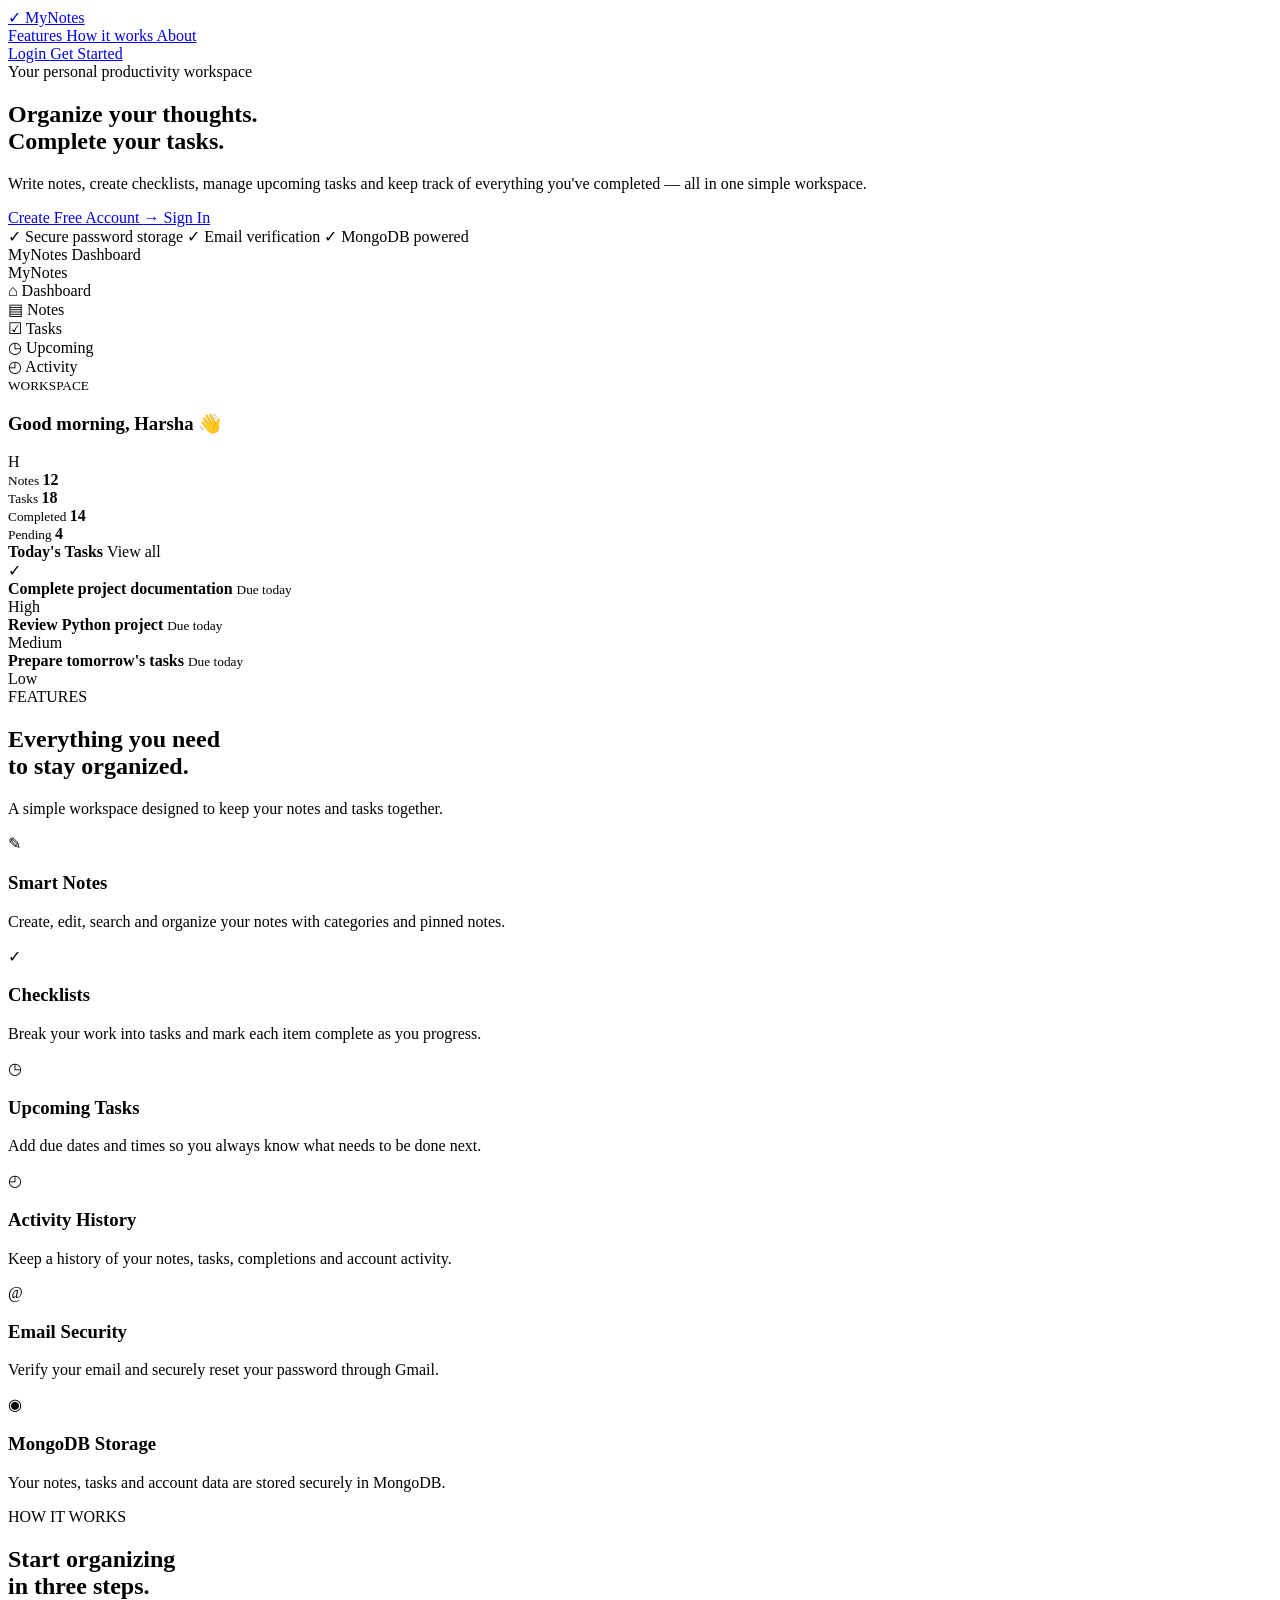
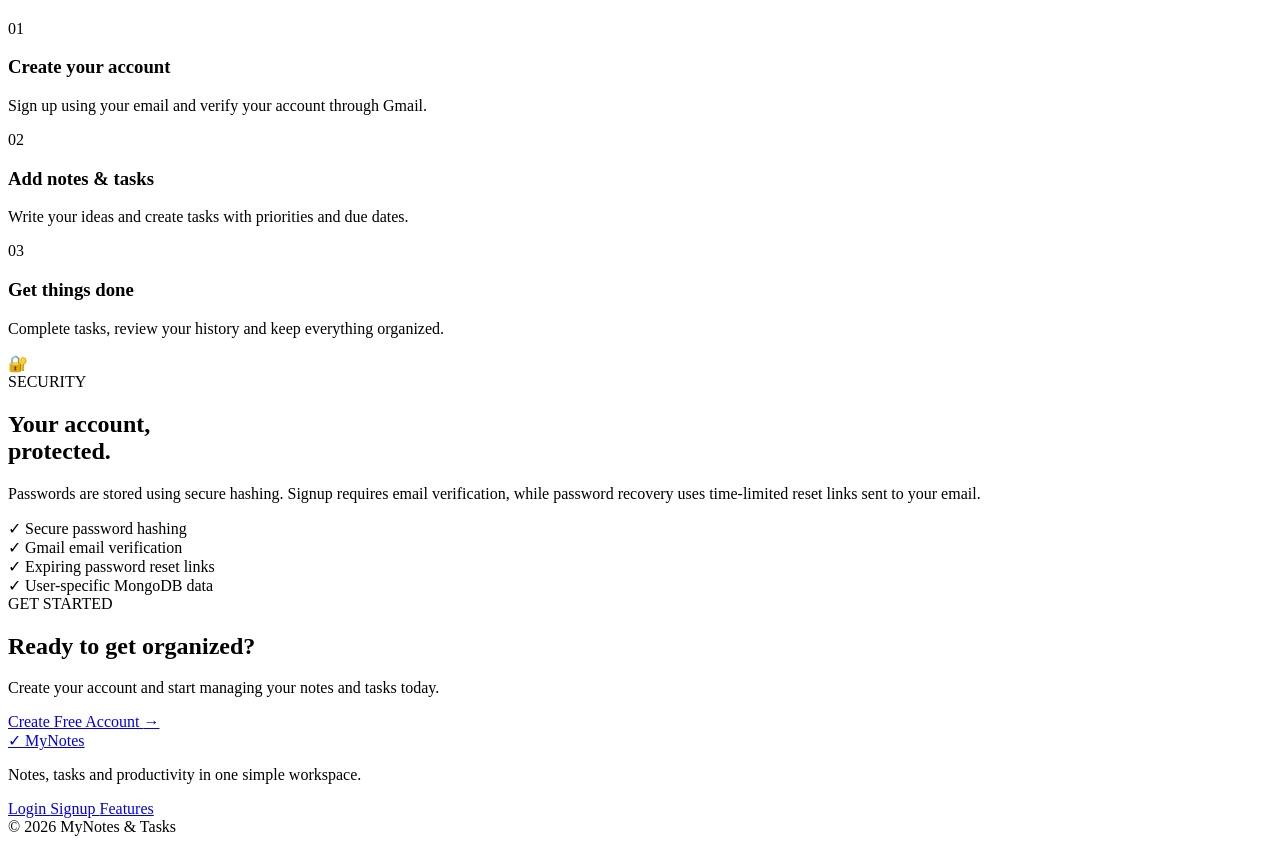
==== templates/index.html @ 067b5292 "MyNotesTasks" ====
<!DOCTYPE html>
<html lang="en">

<head>
    <meta charset="UTF-8">

    <meta
        name="viewport"
        content="width=device-width, initial-scale=1.0"
    >

    <meta
        name="description"
        content="MyNotes & Tasks - Notes, checklists and task management"
    >

    <title>MyNotes & Tasks</title>

    <link
        rel="stylesheet"
        href="{{ url_for('static', filename='css/style.css') }}"
    >
</head>

<body>

    <!-- =========================
         NAVBAR
    ========================== -->

    <header class="landing-navbar">

        <a
            href="/"
            class="brand"
        >
            <span class="brand-icon">✓</span>
            <span>MyNotes</span>
        </a>

        <nav class="landing-nav">

            <a href="#features">
                Features
            </a>

            <a href="#how-it-works">
                How it works
            </a>

            <a href="#about">
                About
            </a>

        </nav>

        <div class="landing-actions">

            <a
                href="/login"
                class="btn btn-secondary"
            >
                Login
            </a>

            <a
                href="/signup"
                class="btn btn-primary"
            >
                Get Started
            </a>

        </div>

    </header>


    <!-- =========================
         HERO
    ========================== -->

    <main>

        <section class="hero-section">

            <div class="hero-content">

                <div class="hero-badge">

                    <span class="hero-badge-dot"></span>

                    Your personal productivity workspace

                </div>


                <h1>

                    Organize your

                    <span class="gradient-text">
                        thoughts.
                    </span>

                    <br>

                    Complete your

                    <span class="gradient-text">
                        tasks.
                    </span>

                </h1>


                <p class="hero-description">

                    Write notes, create checklists, manage upcoming
                    tasks and keep track of everything you've completed
                    — all in one simple workspace.

                </p>


                <div class="hero-buttons">

                    <a
                        href="/signup"
                        class="btn btn-primary btn-large"
                    >

                        Create Free Account

                        <span class="arrow">
                            →
                        </span>

                    </a>


                    <a
                        href="/login"
                        class="btn btn-secondary btn-large"
                    >

                        Sign In

                    </a>

                </div>


                <div class="hero-trust">

                    <span>✓</span>
                    Secure password storage

                    <span>✓</span>
                    Email verification

                    <span>✓</span>
                    MongoDB powered

                </div>

            </div>


            <!-- =========================
                 DASHBOARD PREVIEW
            ========================== -->

            <div class="hero-preview">

                <div class="preview-window">

                    <div class="preview-topbar">

                        <div class="preview-dots">

                            <span></span>
                            <span></span>
                            <span></span>

                        </div>

                        <div class="preview-title">
                            MyNotes Dashboard
                        </div>

                    </div>


                    <div class="preview-body">

                        <!-- Sidebar -->

                        <aside class="preview-sidebar">

                            <div class="preview-logo">
                                MyNotes
                            </div>

                            <div class="preview-menu active">
                                <span>⌂</span>
                                Dashboard
                            </div>

                            <div class="preview-menu">
                                <span>▤</span>
                                Notes
                            </div>

                            <div class="preview-menu">
                                <span>☑</span>
                                Tasks
                            </div>

                            <div class="preview-menu">
                                <span>◷</span>
                                Upcoming
                            </div>

                            <div class="preview-menu">
                                <span>◴</span>
                                Activity
                            </div>

                        </aside>


                        <!-- Preview Content -->

                        <div class="preview-content">

                            <div class="preview-heading">

                                <div>

                                    <small>
                                        WORKSPACE
                                    </small>

                                    <h3>
                                        Good morning, Harsha 👋
                                    </h3>

                                </div>

                                <div class="preview-avatar">
                                    H
                                </div>

                            </div>


                            <!-- Statistics -->

                            <div class="preview-stats">

                                <div class="preview-stat">

                                    <small>
                                        Notes
                                    </small>

                                    <strong>
                                        12
                                    </strong>

                                </div>


                                <div class="preview-stat">

                                    <small>
                                        Tasks
                                    </small>

                                    <strong>
                                        18
                                    </strong>

                                </div>


                                <div class="preview-stat">

                                    <small>
                                        Completed
                                    </small>

                                    <strong>
                                        14
                                    </strong>

                                </div>


                                <div class="preview-stat">

                                    <small>
                                        Pending
                                    </small>

                                    <strong>
                                        4
                                    </strong>

                                </div>

                            </div>


                            <!-- Tasks Preview -->

                            <div class="preview-card">

                                <div class="preview-card-heading">

                                    <strong>
                                        Today's Tasks
                                    </strong>

                                    <span>
                                        View all
                                    </span>

                                </div>


                                <div class="preview-task">

                                    <div class="preview-checkbox checked">
                                        ✓
                                    </div>

                                    <div class="preview-task-info">

                                        <strong>
                                            Complete project documentation
                                        </strong>

                                        <small>
                                            Due today
                                        </small>

                                    </div>

                                    <span class="preview-priority high">
                                        High
                                    </span>

                                </div>


                                <div class="preview-task">

                                    <div class="preview-checkbox">
                                    </div>

                                    <div class="preview-task-info">

                                        <strong>
                                            Review Python project
                                        </strong>

                                        <small>
                                            Due today
                                        </small>

                                    </div>

                                    <span class="preview-priority medium">
                                        Medium
                                    </span>

                                </div>


                                <div class="preview-task">

                                    <div class="preview-checkbox">
                                    </div>

                                    <div class="preview-task-info">

                                        <strong>
                                            Prepare tomorrow's tasks
                                        </strong>

                                        <small>
                                            Due today
                                        </small>

                                    </div>

                                    <span class="preview-priority low">
                                        Low
                                    </span>

                                </div>

                            </div>

                        </div>

                    </div>

                </div>

            </div>

        </section>


        <!-- =========================
             FEATURES
        ========================== -->

        <section
            id="features"
            class="features-section"
        >

            <div class="section-heading">

                <span class="section-label">
                    FEATURES
                </span>

                <h2>
                    Everything you need
                    <br>
                    to stay organized.
                </h2>

                <p>
                    A simple workspace designed to keep your
                    notes and tasks together.
                </p>

            </div>


            <div class="features-grid">


                <article class="feature-card">

                    <div class="feature-icon purple">
                        ✎
                    </div>

                    <h3>
                        Smart Notes
                    </h3>

                    <p>
                        Create, edit, search and organize your
                        notes with categories and pinned notes.
                    </p>

                </article>


                <article class="feature-card">

                    <div class="feature-icon blue">
                        ✓
                    </div>

                    <h3>
                        Checklists
                    </h3>

                    <p>
                        Break your work into tasks and mark
                        each item complete as you progress.
                    </p>

                </article>


                <article class="feature-card">

                    <div class="feature-icon orange">
                        ◷
                    </div>

                    <h3>
                        Upcoming Tasks
                    </h3>

                    <p>
                        Add due dates and times so you always
                        know what needs to be done next.
                    </p>

                </article>


                <article class="feature-card">

                    <div class="feature-icon green">
                        ◴
                    </div>

                    <h3>
                        Activity History
                    </h3>

                    <p>
                        Keep a history of your notes, tasks,
                        completions and account activity.
                    </p>

                </article>


                <article class="feature-card">

                    <div class="feature-icon red">
                        @
                    </div>

                    <h3>
                        Email Security
                    </h3>

                    <p>
                        Verify your email and securely reset
                        your password through Gmail.
                    </p>

                </article>


                <article class="feature-card">

                    <div class="feature-icon cyan">
                        ◉
                    </div>

                    <h3>
                        MongoDB Storage
                    </h3>

                    <p>
                        Your notes, tasks and account data are
                        stored securely in MongoDB.
                    </p>

                </article>

            </div>

        </section>


        <!-- =========================
             HOW IT WORKS
        ========================== -->

        <section
            id="how-it-works"
            class="steps-section"
        >

            <div class="section-heading">

                <span class="section-label">
                    HOW IT WORKS
                </span>

                <h2>
                    Start organizing
                    <br>
                    in three steps.
                </h2>

            </div>


            <div class="steps-grid">


                <div class="step-card">

                    <div class="step-number">
                        01
                    </div>

                    <h3>
                        Create your account
                    </h3>

                    <p>
                        Sign up using your email and verify
                        your account through Gmail.
                    </p>

                </div>


                <div class="step-card">

                    <div class="step-number">
                        02
                    </div>

                    <h3>
                        Add notes & tasks
                    </h3>

                    <p>
                        Write your ideas and create tasks
                        with priorities and due dates.
                    </p>

                </div>


                <div class="step-card">

                    <div class="step-number">
                        03
                    </div>

                    <h3>
                        Get things done
                    </h3>

                    <p>
                        Complete tasks, review your history
                        and keep everything organized.
                    </p>

                </div>

            </div>

        </section>


        <!-- =========================
             SECURITY
        ========================== -->

        <section
            id="about"
            class="security-section"
        >

            <div class="security-content">

                <div class="security-icon">
                    🔐
                </div>

                <span class="section-label">
                    SECURITY
                </span>

                <h2>
                    Your account,
                    <br>
                    protected.
                </h2>

                <p>
                    Passwords are stored using secure hashing.
                    Signup requires email verification, while
                    password recovery uses time-limited reset
                    links sent to your email.
                </p>


                <div class="security-list">

                    <div>
                        <span>✓</span>
                        Secure password hashing
                    </div>

                    <div>
                        <span>✓</span>
                        Gmail email verification
                    </div>

                    <div>
                        <span>✓</span>
                        Expiring password reset links
                    </div>

                    <div>
                        <span>✓</span>
                        User-specific MongoDB data
                    </div>

                </div>

            </div>

        </section>


        <!-- =========================
             CTA
        ========================== -->

        <section class="cta-section">

            <div class="cta-box">

                <span class="section-label">
                    GET STARTED
                </span>

                <h2>
                    Ready to get organized?
                </h2>

                <p>
                    Create your account and start managing
                    your notes and tasks today.
                </p>

                <a
                    href="/signup"
                    class="btn btn-white btn-large"
                >
                    Create Free Account
                    <span>→</span>
                </a>

            </div>

        </section>

    </main>


    <!-- =========================
         FOOTER
    ========================== -->

    <footer class="landing-footer">

        <div class="footer-brand">

            <a
                href="/"
                class="brand"
            >

                <span class="brand-icon">
                    ✓
                </span>

                <span>
                    MyNotes
                </span>

            </a>

            <p>
                Notes, tasks and productivity
                in one simple workspace.
            </p>

        </div>


        <div class="footer-links">

            <a href="/login">
                Login
            </a>

            <a href="/signup">
                Signup
            </a>

            <a href="#features">
                Features
            </a>

        </div>


        <div class="footer-copy">

            © 2026 MyNotes & Tasks

        </div>

    </footer>


</body>

</html>
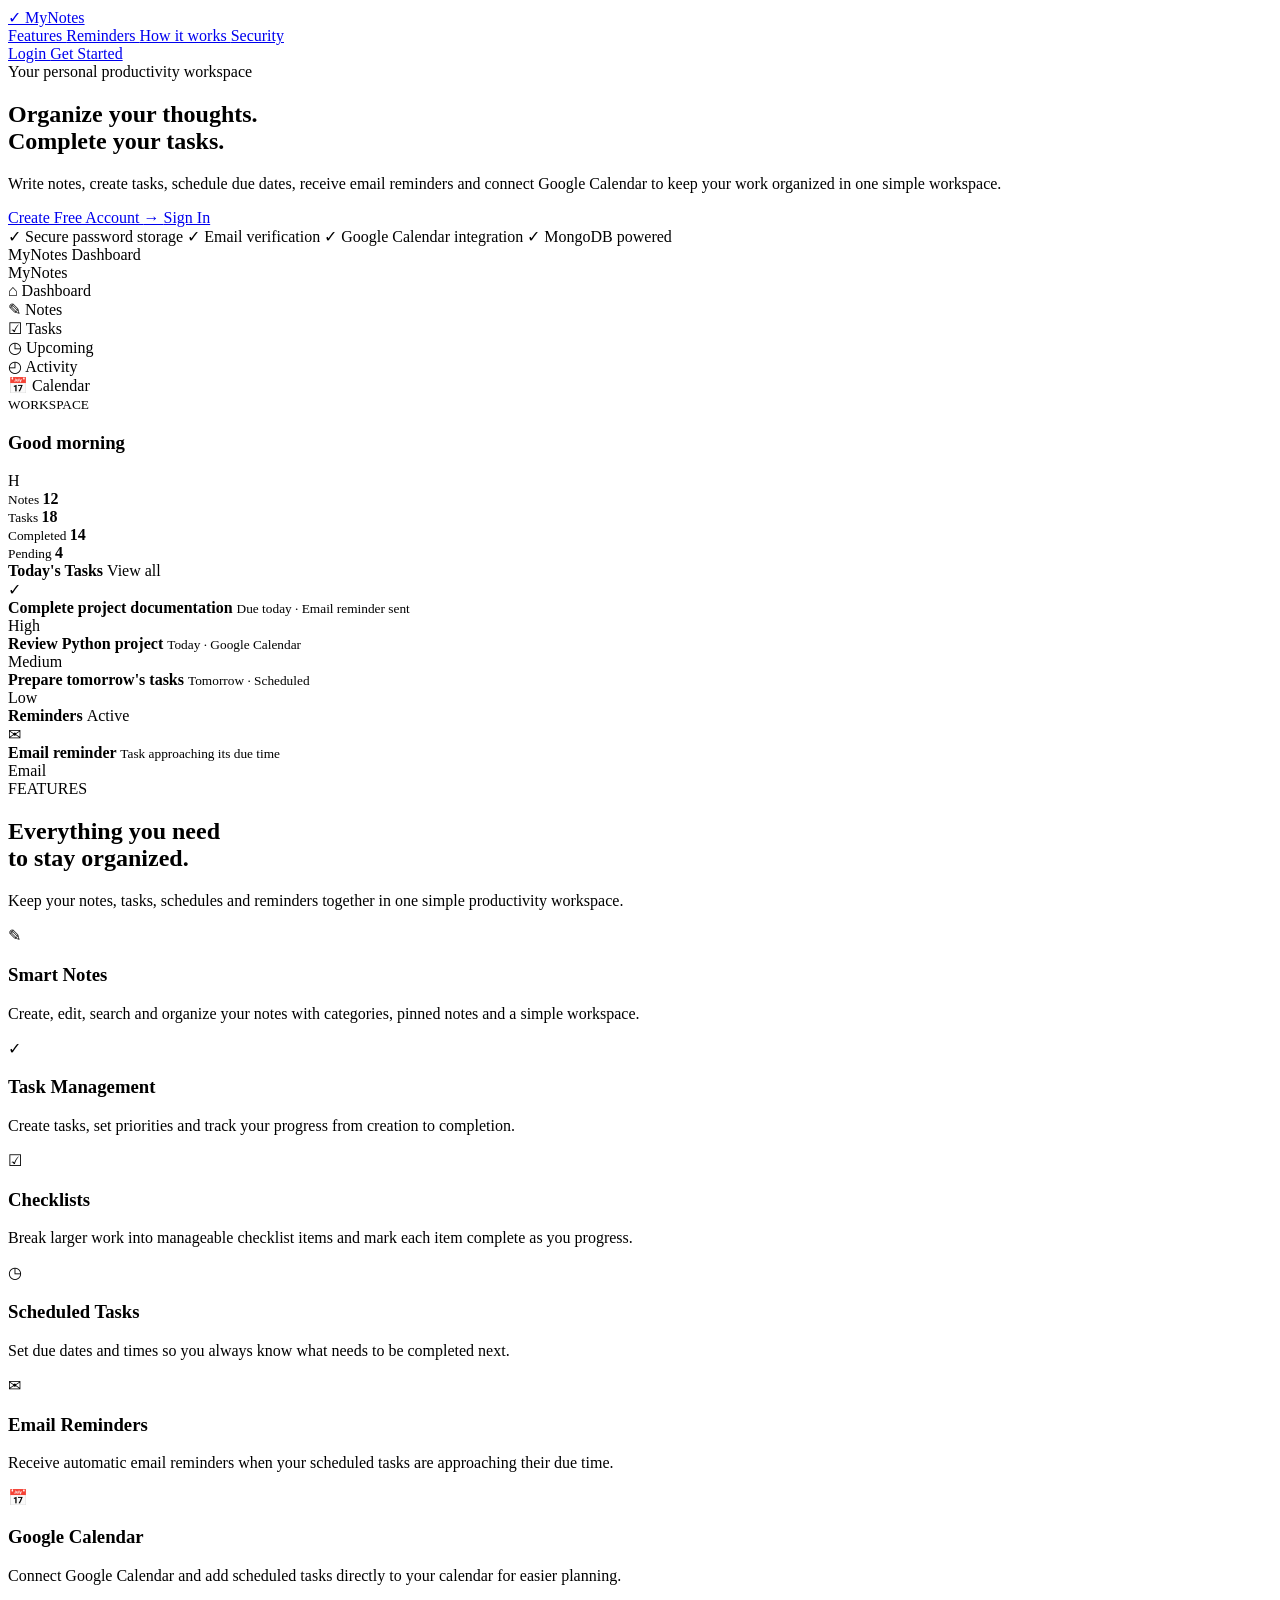
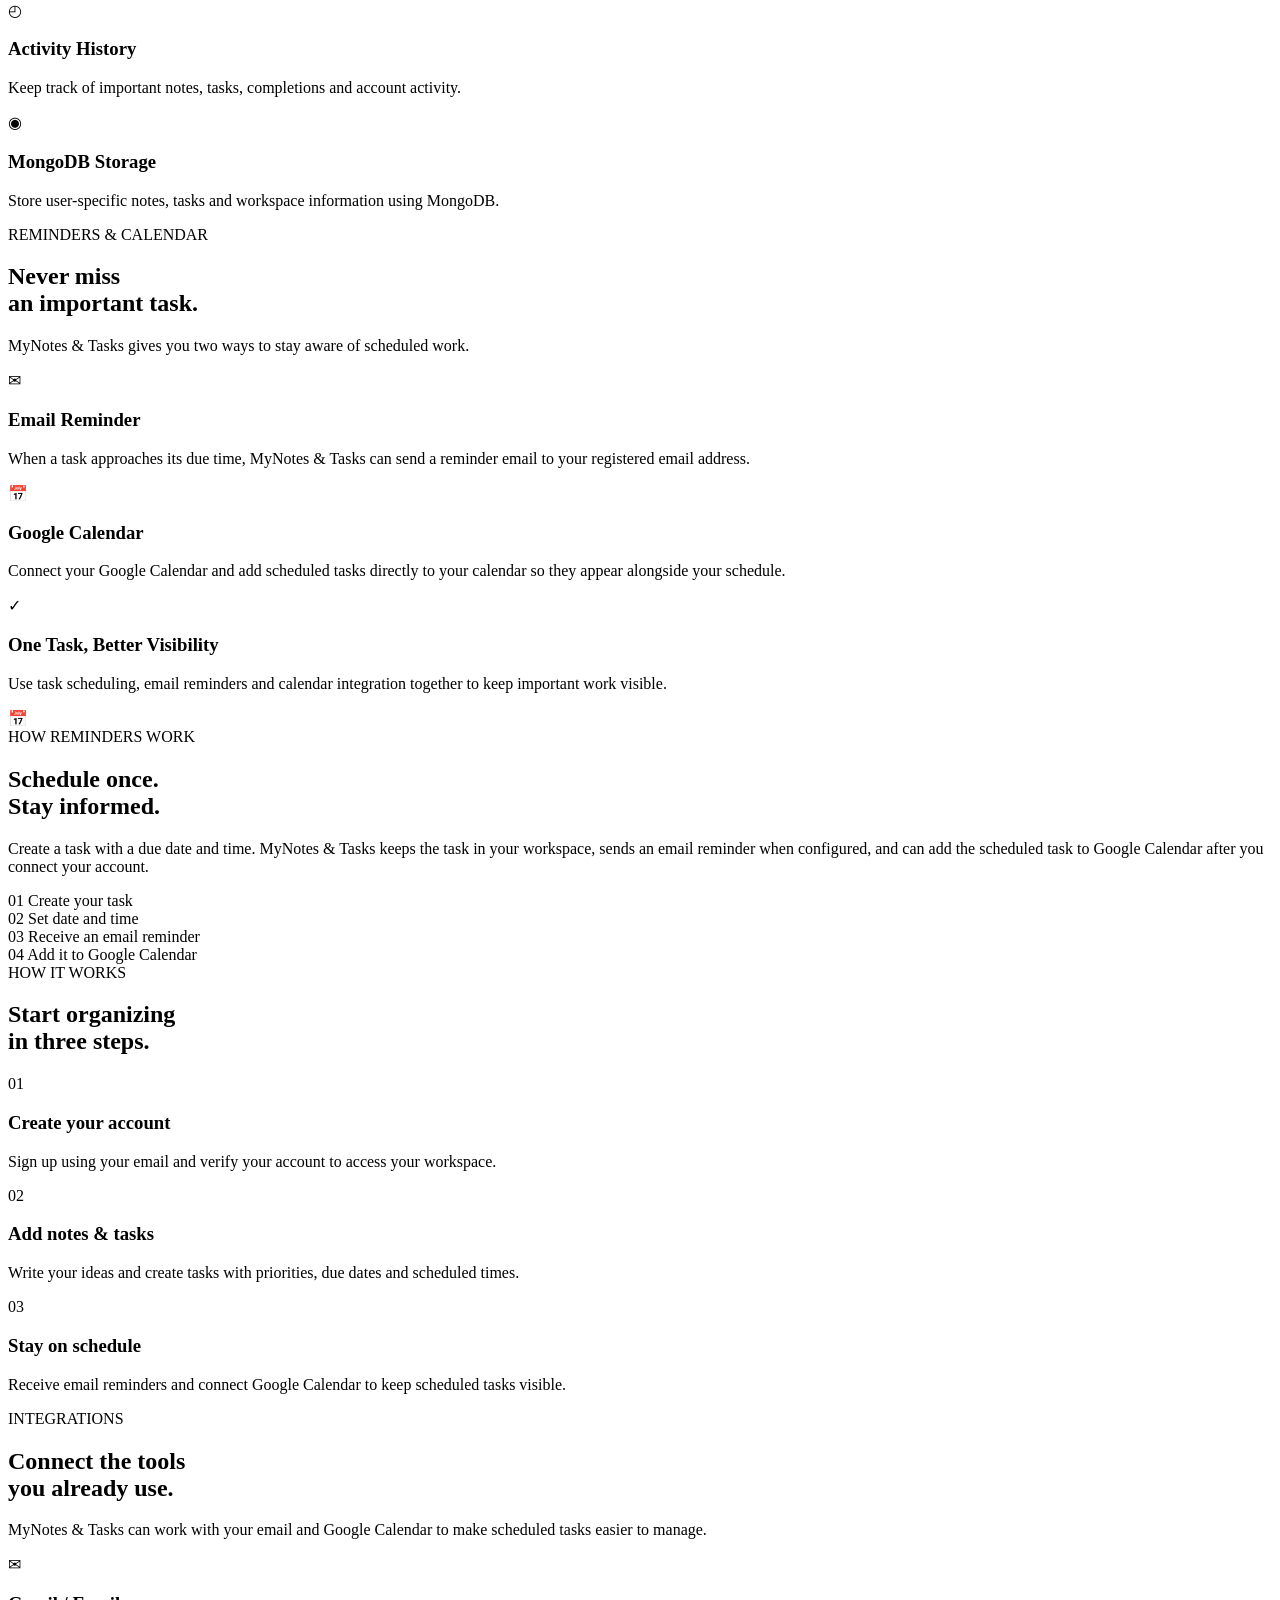
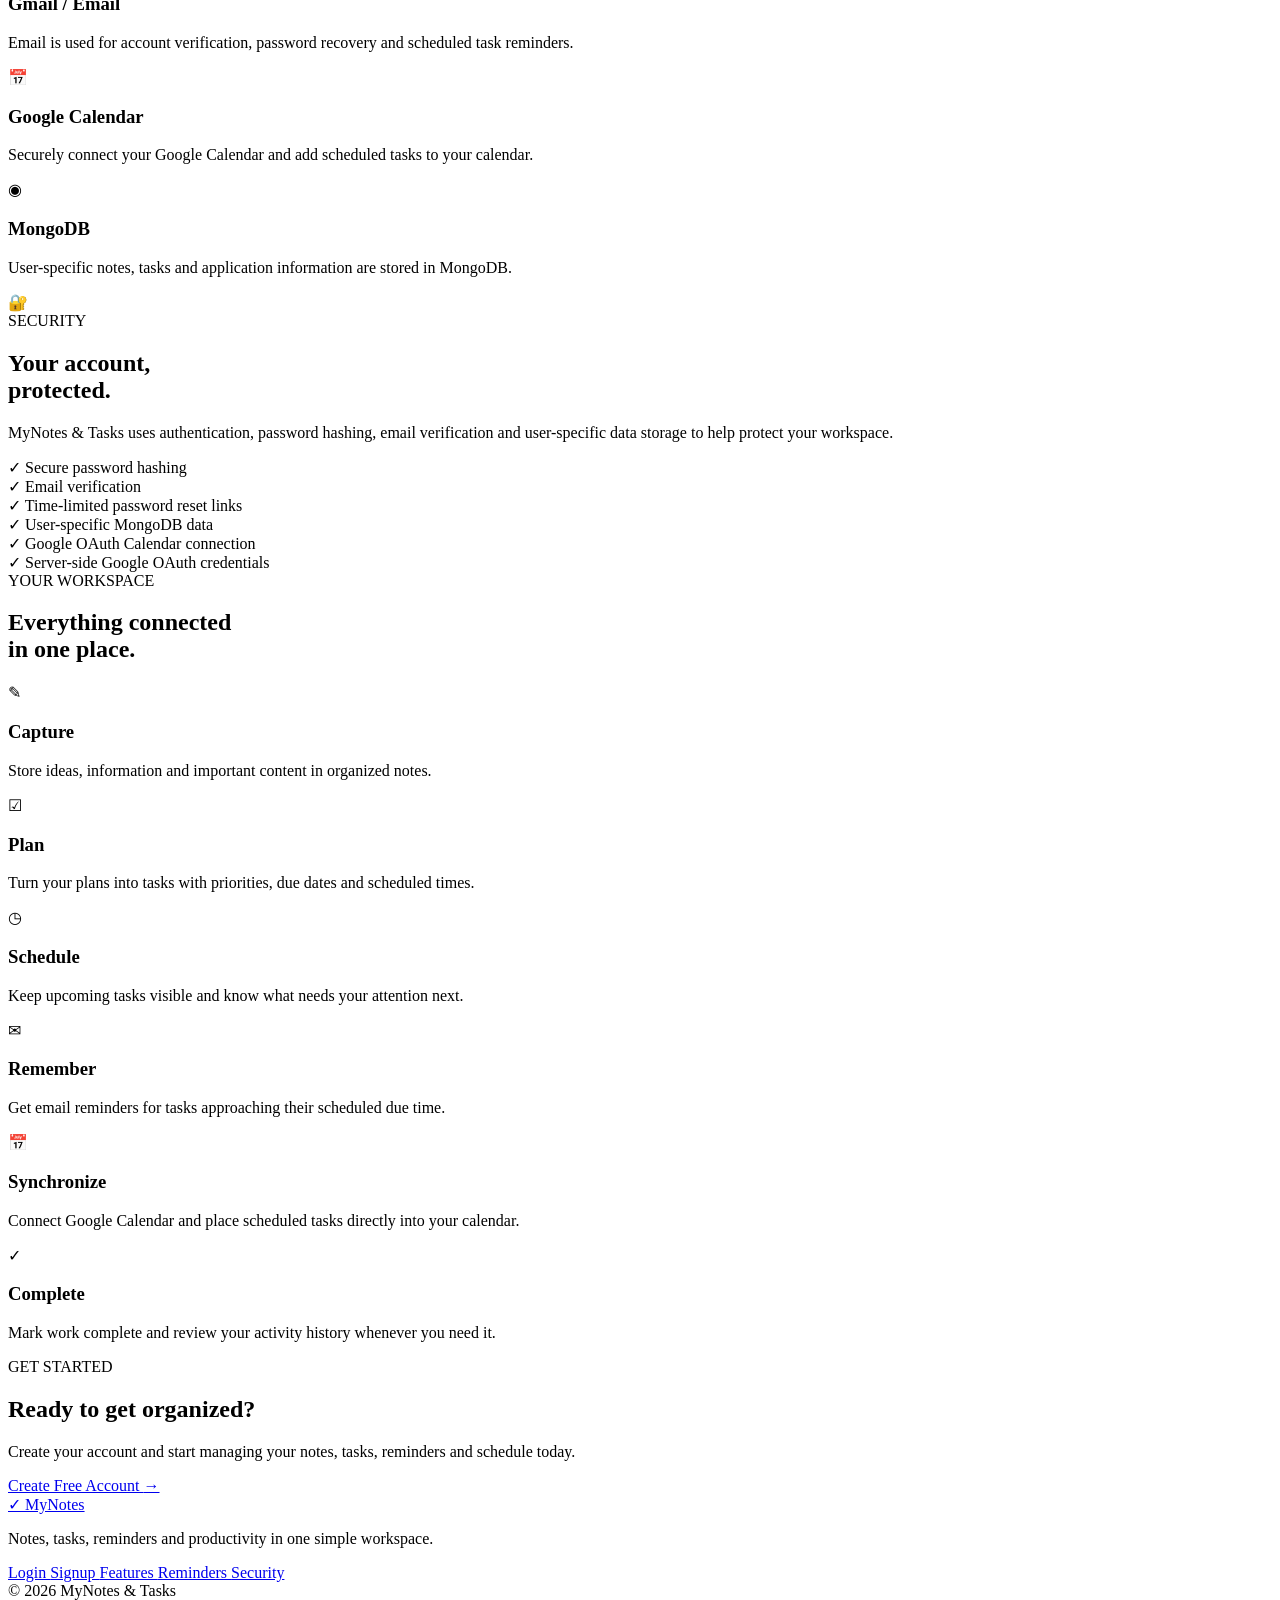
==== commit a2429653: "Update print statement from 'Hello' to 'Goodbye'" ====
--- a/templates/index.html
+++ b/templates/index.html
@@ -2,6 +2,7 @@
 <html lang="en">
 
 <head>
+
     <meta charset="UTF-8">
 
     <meta
@@ -11,793 +12,1775 @@
 
     <meta
         name="description"
-        content="MyNotes & Tasks - Notes, checklists and task management"
+        content="MyNotes & Tasks — notes, tasks, scheduled reminders and Google Calendar integration in one productivity workspace."
     >
 
-    <title>MyNotes & Tasks</title>
+    <meta
+        name="keywords"
+        content="MyNotes, Tasks, Notes, Productivity, Google Calendar, Email Reminders, Task Management"
+    >
+
+    <meta
+        name="author"
+        content="MyNotes & Tasks"
+    >
+
+    <title>
+        MyNotes & Tasks | Notes, Tasks & Reminders
+    </title>
 
     <link
         rel="stylesheet"
         href="{{ url_for('static', filename='css/style.css') }}"
     >
+
 </head>
 
+
 <body>
 
-    <!-- =========================
-         NAVBAR
-    ========================== -->
-
-    <header class="landing-navbar">
+
+<!-- =========================================================
+     NAVBAR
+========================================================= -->
+
+<header class="landing-navbar">
+
+    <a
+        href="/"
+        class="brand"
+        aria-label="MyNotes & Tasks Home"
+    >
+
+        <span class="brand-icon">
+            ✓
+        </span>
+
+        <span>
+            MyNotes
+        </span>
+
+    </a>
+
+
+    <nav
+        class="landing-nav"
+        aria-label="Main navigation"
+    >
+
+        <a href="#features">
+            Features
+        </a>
+
+        <a href="#reminders">
+            Reminders
+        </a>
+
+        <a href="#how-it-works">
+            How it works
+        </a>
+
+        <a href="#security">
+            Security
+        </a>
+
+    </nav>
+
+
+    <div class="landing-actions">
+
+        <a
+            href="/login"
+            class="btn btn-secondary"
+        >
+            Login
+        </a>
+
+        <a
+            href="/signup"
+            class="btn btn-primary"
+        >
+            Get Started
+        </a>
+
+    </div>
+
+</header>
+
+
+
+<!-- =========================================================
+     MAIN
+========================================================= -->
+
+<main>
+
+
+<!-- =========================================================
+     HERO
+========================================================= -->
+
+<section class="hero-section">
+
+
+    <div class="hero-content">
+
+
+        <div class="hero-badge">
+
+            <span class="hero-badge-dot"></span>
+
+            Your personal productivity workspace
+
+        </div>
+
+
+        <h1>
+
+            Organize your
+
+            <span class="gradient-text">
+                thoughts.
+            </span>
+
+            <br>
+
+            Complete your
+
+            <span class="gradient-text">
+                tasks.
+            </span>
+
+        </h1>
+
+
+        <p class="hero-description">
+
+            Write notes, create tasks, schedule due dates,
+            receive email reminders and connect Google Calendar
+            to keep your work organized in one simple workspace.
+
+        </p>
+
+
+        <div class="hero-buttons">
+
+            <a
+                href="/signup"
+                class="btn btn-primary btn-large"
+            >
+
+                Create Free Account
+
+                <span class="arrow">
+                    →
+                </span>
+
+            </a>
+
+
+            <a
+                href="/login"
+                class="btn btn-secondary btn-large"
+            >
+
+                Sign In
+
+            </a>
+
+        </div>
+
+
+        <div class="hero-trust">
+
+            <span>✓</span>
+            Secure password storage
+
+            <span>✓</span>
+            Email verification
+
+            <span>✓</span>
+            Google Calendar integration
+
+            <span>✓</span>
+            MongoDB powered
+
+        </div>
+
+
+    </div>
+
+
+
+    <!-- =====================================================
+         DASHBOARD PREVIEW
+    ====================================================== -->
+
+    <div class="hero-preview">
+
+        <div class="preview-window">
+
+
+            <div class="preview-topbar">
+
+                <div class="preview-dots">
+
+                    <span></span>
+                    <span></span>
+                    <span></span>
+
+                </div>
+
+
+                <div class="preview-title">
+                    MyNotes Dashboard
+                </div>
+
+            </div>
+
+
+
+            <div class="preview-body">
+
+
+                <!-- SIDEBAR -->
+
+                <aside class="preview-sidebar">
+
+
+                    <div class="preview-logo">
+                        MyNotes
+                    </div>
+
+
+                    <div class="preview-menu active">
+
+                        <span>
+                            ⌂
+                        </span>
+
+                        Dashboard
+
+                    </div>
+
+
+                    <div class="preview-menu">
+
+                        <span>
+                            ✎
+                        </span>
+
+                        Notes
+
+                    </div>
+
+
+                    <div class="preview-menu">
+
+                        <span>
+                            ☑
+                        </span>
+
+                        Tasks
+
+                    </div>
+
+
+                    <div class="preview-menu">
+
+                        <span>
+                            ◷
+                        </span>
+
+                        Upcoming
+
+                    </div>
+
+
+                    <div class="preview-menu">
+
+                        <span>
+                            ◴
+                        </span>
+
+                        Activity
+
+                    </div>
+
+
+                    <div class="preview-menu">
+
+                        <span>
+                            📅
+                        </span>
+
+                        Calendar
+
+                    </div>
+
+
+                </aside>
+
+
+
+                <!-- PREVIEW CONTENT -->
+
+                <div class="preview-content">
+
+
+                    <div class="preview-heading">
+
+
+                        <div>
+
+                            <small>
+                                WORKSPACE
+                            </small>
+
+                            <h3>
+                                Good morning
+                            </h3>
+
+                        </div>
+
+
+                        <div class="preview-avatar">
+                            H
+                        </div>
+
+
+                    </div>
+
+
+
+                    <!-- STATISTICS -->
+
+                    <div class="preview-stats">
+
+
+                        <div class="preview-stat">
+
+                            <small>
+                                Notes
+                            </small>
+
+                            <strong>
+                                12
+                            </strong>
+
+                        </div>
+
+
+                        <div class="preview-stat">
+
+                            <small>
+                                Tasks
+                            </small>
+
+                            <strong>
+                                18
+                            </strong>
+
+                        </div>
+
+
+                        <div class="preview-stat">
+
+                            <small>
+                                Completed
+                            </small>
+
+                            <strong>
+                                14
+                            </strong>
+
+                        </div>
+
+
+                        <div class="preview-stat">
+
+                            <small>
+                                Pending
+                            </small>
+
+                            <strong>
+                                4
+                            </strong>
+
+                        </div>
+
+
+                    </div>
+
+
+
+                    <!-- TODAY'S TASKS -->
+
+                    <div class="preview-card">
+
+
+                        <div class="preview-card-heading">
+
+                            <strong>
+                                Today's Tasks
+                            </strong>
+
+                            <span>
+                                View all
+                            </span>
+
+                        </div>
+
+
+
+                        <div class="preview-task">
+
+
+                            <div class="preview-checkbox checked">
+                                ✓
+                            </div>
+
+
+                            <div class="preview-task-info">
+
+                                <strong>
+                                    Complete project documentation
+                                </strong>
+
+                                <small>
+                                    Due today · Email reminder sent
+                                </small>
+
+                            </div>
+
+
+                            <span class="preview-priority high">
+                                High
+                            </span>
+
+
+                        </div>
+
+
+
+                        <div class="preview-task">
+
+
+                            <div class="preview-checkbox">
+                            </div>
+
+
+                            <div class="preview-task-info">
+
+                                <strong>
+                                    Review Python project
+                                </strong>
+
+                                <small>
+                                    Today · Google Calendar
+                                </small>
+
+                            </div>
+
+
+                            <span class="preview-priority medium">
+                                Medium
+                            </span>
+
+
+                        </div>
+
+
+
+                        <div class="preview-task">
+
+
+                            <div class="preview-checkbox">
+                            </div>
+
+
+                            <div class="preview-task-info">
+
+                                <strong>
+                                    Prepare tomorrow's tasks
+                                </strong>
+
+                                <small>
+                                    Tomorrow · Scheduled
+                                </small>
+
+                            </div>
+
+
+                            <span class="preview-priority low">
+                                Low
+                            </span>
+
+
+                        </div>
+
+
+                    </div>
+
+
+
+                    <!-- REMINDER PREVIEW -->
+
+                    <div class="preview-card">
+
+
+                        <div class="preview-card-heading">
+
+                            <strong>
+                                Reminders
+                            </strong>
+
+                            <span>
+                                Active
+                            </span>
+
+                        </div>
+
+
+                        <div class="preview-task">
+
+
+                            <div class="preview-checkbox">
+                                ✉
+                            </div>
+
+
+                            <div class="preview-task-info">
+
+                                <strong>
+                                    Email reminder
+                                </strong>
+
+                                <small>
+                                    Task approaching its due time
+                                </small>
+
+                            </div>
+
+
+                            <span class="preview-priority medium">
+                                Email
+                            </span>
+
+
+                        </div>
+
+
+                    </div>
+
+
+                </div>
+
+
+            </div>
+
+
+        </div>
+
+
+    </div>
+
+
+</section>
+
+
+
+<!-- =========================================================
+     FEATURES
+========================================================= -->
+
+<section
+    id="features"
+    class="features-section"
+>
+
+
+    <div class="section-heading">
+
+
+        <span class="section-label">
+            FEATURES
+        </span>
+
+
+        <h2>
+
+            Everything you need
+
+            <br>
+
+            to stay organized.
+
+        </h2>
+
+
+        <p>
+
+            Keep your notes, tasks, schedules and reminders
+            together in one simple productivity workspace.
+
+        </p>
+
+
+    </div>
+
+
+
+    <div class="features-grid">
+
+
+        <!-- NOTES -->
+
+        <article class="feature-card">
+
+
+            <div class="feature-icon purple">
+                ✎
+            </div>
+
+
+            <h3>
+                Smart Notes
+            </h3>
+
+
+            <p>
+
+                Create, edit, search and organize your notes
+                with categories, pinned notes and a simple
+                workspace.
+
+            </p>
+
+
+        </article>
+
+
+
+        <!-- TASKS -->
+
+        <article class="feature-card">
+
+
+            <div class="feature-icon blue">
+                ✓
+            </div>
+
+
+            <h3>
+                Task Management
+            </h3>
+
+
+            <p>
+
+                Create tasks, set priorities and track your
+                progress from creation to completion.
+
+            </p>
+
+
+        </article>
+
+
+
+        <!-- CHECKLISTS -->
+
+        <article class="feature-card">
+
+
+            <div class="feature-icon green">
+                ☑
+            </div>
+
+
+            <h3>
+                Checklists
+            </h3>
+
+
+            <p>
+
+                Break larger work into manageable checklist
+                items and mark each item complete as you progress.
+
+            </p>
+
+
+        </article>
+
+
+
+        <!-- SCHEDULED TASKS -->
+
+        <article class="feature-card">
+
+
+            <div class="feature-icon orange">
+                ◷
+            </div>
+
+
+            <h3>
+                Scheduled Tasks
+            </h3>
+
+
+            <p>
+
+                Set due dates and times so you always know
+                what needs to be completed next.
+
+            </p>
+
+
+        </article>
+
+
+
+        <!-- EMAIL REMINDERS -->
+
+        <article class="feature-card">
+
+
+            <div class="feature-icon red">
+                ✉
+            </div>
+
+
+            <h3>
+                Email Reminders
+            </h3>
+
+
+            <p>
+
+                Receive automatic email reminders when your
+                scheduled tasks are approaching their due time.
+
+            </p>
+
+
+        </article>
+
+
+
+        <!-- GOOGLE CALENDAR -->
+
+        <article class="feature-card">
+
+
+            <div class="feature-icon cyan">
+                📅
+            </div>
+
+
+            <h3>
+                Google Calendar
+            </h3>
+
+
+            <p>
+
+                Connect Google Calendar and add scheduled
+                tasks directly to your calendar for easier planning.
+
+            </p>
+
+
+        </article>
+
+
+
+        <!-- ACTIVITY -->
+
+        <article class="feature-card">
+
+
+            <div class="feature-icon purple">
+                ◴
+            </div>
+
+
+            <h3>
+                Activity History
+            </h3>
+
+
+            <p>
+
+                Keep track of important notes, tasks,
+                completions and account activity.
+
+            </p>
+
+
+        </article>
+
+
+
+        <!-- MONGODB -->
+
+        <article class="feature-card">
+
+
+            <div class="feature-icon blue">
+                ◉
+            </div>
+
+
+            <h3>
+                MongoDB Storage
+            </h3>
+
+
+            <p>
+
+                Store user-specific notes, tasks and workspace
+                information using MongoDB.
+
+            </p>
+
+
+        </article>
+
+
+    </div>
+
+
+</section>
+
+
+
+<!-- =========================================================
+     REMINDERS
+========================================================= -->
+
+<section
+    id="reminders"
+    class="steps-section"
+>
+
+
+    <div class="section-heading">
+
+
+        <span class="section-label">
+            REMINDERS & CALENDAR
+        </span>
+
+
+        <h2>
+
+            Never miss
+
+            <br>
+
+            an important task.
+
+        </h2>
+
+
+        <p>
+
+            MyNotes & Tasks gives you two ways to stay aware
+            of scheduled work.
+
+        </p>
+
+
+    </div>
+
+
+
+    <div class="steps-grid">
+
+
+        <!-- EMAIL -->
+
+        <div class="step-card">
+
+
+            <div class="step-number">
+                ✉
+            </div>
+
+
+            <h3>
+                Email Reminder
+            </h3>
+
+
+            <p>
+
+                When a task approaches its due time,
+                MyNotes & Tasks can send a reminder email
+                to your registered email address.
+
+            </p>
+
+
+        </div>
+
+
+
+        <!-- CALENDAR -->
+
+        <div class="step-card">
+
+
+            <div class="step-number">
+                📅
+            </div>
+
+
+            <h3>
+                Google Calendar
+            </h3>
+
+
+            <p>
+
+                Connect your Google Calendar and add
+                scheduled tasks directly to your calendar
+                so they appear alongside your schedule.
+
+            </p>
+
+
+        </div>
+
+
+
+        <!-- COMBINED -->
+
+        <div class="step-card">
+
+
+            <div class="step-number">
+                ✓
+            </div>
+
+
+            <h3>
+                One Task, Better Visibility
+            </h3>
+
+
+            <p>
+
+                Use task scheduling, email reminders and
+                calendar integration together to keep
+                important work visible.
+
+            </p>
+
+
+        </div>
+
+
+    </div>
+
+
+</section>
+
+
+
+<!-- =========================================================
+     REMINDER FLOW
+========================================================= -->
+
+<section class="security-section">
+
+
+    <div class="security-content">
+
+
+        <div class="security-icon">
+            📅
+        </div>
+
+
+        <span class="section-label">
+            HOW REMINDERS WORK
+        </span>
+
+
+        <h2>
+
+            Schedule once.
+
+            <br>
+
+            Stay informed.
+
+        </h2>
+
+
+        <p>
+
+            Create a task with a due date and time.
+            MyNotes & Tasks keeps the task in your workspace,
+            sends an email reminder when configured, and can
+            add the scheduled task to Google Calendar after
+            you connect your account.
+
+        </p>
+
+
+
+        <div class="security-list">
+
+
+            <div>
+
+                <span>
+                    01
+                </span>
+
+                Create your task
+
+            </div>
+
+
+            <div>
+
+                <span>
+                    02
+                </span>
+
+                Set date and time
+
+            </div>
+
+
+            <div>
+
+                <span>
+                    03
+                </span>
+
+                Receive an email reminder
+
+            </div>
+
+
+            <div>
+
+                <span>
+                    04
+                </span>
+
+                Add it to Google Calendar
+
+            </div>
+
+
+        </div>
+
+
+    </div>
+
+
+</section>
+
+
+
+<!-- =========================================================
+     HOW IT WORKS
+========================================================= -->
+
+<section
+    id="how-it-works"
+    class="steps-section"
+>
+
+
+    <div class="section-heading">
+
+
+        <span class="section-label">
+            HOW IT WORKS
+        </span>
+
+
+        <h2>
+
+            Start organizing
+
+            <br>
+
+            in three steps.
+
+        </h2>
+
+
+    </div>
+
+
+
+    <div class="steps-grid">
+
+
+        <!-- STEP 01 -->
+
+        <div class="step-card">
+
+
+            <div class="step-number">
+                01
+            </div>
+
+
+            <h3>
+                Create your account
+            </h3>
+
+
+            <p>
+
+                Sign up using your email and verify
+                your account to access your workspace.
+
+            </p>
+
+
+        </div>
+
+
+
+        <!-- STEP 02 -->
+
+        <div class="step-card">
+
+
+            <div class="step-number">
+                02
+            </div>
+
+
+            <h3>
+                Add notes & tasks
+            </h3>
+
+
+            <p>
+
+                Write your ideas and create tasks with
+                priorities, due dates and scheduled times.
+
+            </p>
+
+
+        </div>
+
+
+
+        <!-- STEP 03 -->
+
+        <div class="step-card">
+
+
+            <div class="step-number">
+                03
+            </div>
+
+
+            <h3>
+                Stay on schedule
+            </h3>
+
+
+            <p>
+
+                Receive email reminders and connect Google
+                Calendar to keep scheduled tasks visible.
+
+            </p>
+
+
+        </div>
+
+
+    </div>
+
+
+</section>
+
+
+
+<!-- =========================================================
+     INTEGRATION HIGHLIGHT
+========================================================= -->
+
+<section class="features-section">
+
+
+    <div class="section-heading">
+
+
+        <span class="section-label">
+            INTEGRATIONS
+        </span>
+
+
+        <h2>
+
+            Connect the tools
+
+            <br>
+
+            you already use.
+
+        </h2>
+
+
+        <p>
+
+            MyNotes & Tasks can work with your email and
+            Google Calendar to make scheduled tasks easier
+            to manage.
+
+        </p>
+
+
+    </div>
+
+
+
+    <div class="features-grid">
+
+
+        <article class="feature-card">
+
+
+            <div class="feature-icon red">
+                ✉
+            </div>
+
+
+            <h3>
+                Gmail / Email
+            </h3>
+
+
+            <p>
+
+                Email is used for account verification,
+                password recovery and scheduled task reminders.
+
+            </p>
+
+
+        </article>
+
+
+
+        <article class="feature-card">
+
+
+            <div class="feature-icon cyan">
+                📅
+            </div>
+
+
+            <h3>
+                Google Calendar
+            </h3>
+
+
+            <p>
+
+                Securely connect your Google Calendar and
+                add scheduled tasks to your calendar.
+
+            </p>
+
+
+        </article>
+
+
+
+        <article class="feature-card">
+
+
+            <div class="feature-icon blue">
+                ◉
+            </div>
+
+
+            <h3>
+                MongoDB
+            </h3>
+
+
+            <p>
+
+                User-specific notes, tasks and application
+                information are stored in MongoDB.
+
+            </p>
+
+
+        </article>
+
+
+    </div>
+
+
+</section>
+
+
+
+<!-- =========================================================
+     SECURITY
+========================================================= -->
+
+<section
+    id="security"
+    class="security-section"
+>
+
+
+    <div class="security-content">
+
+
+        <div class="security-icon">
+            🔐
+        </div>
+
+
+        <span class="section-label">
+            SECURITY
+        </span>
+
+
+        <h2>
+
+            Your account,
+
+            <br>
+
+            protected.
+
+        </h2>
+
+
+        <p>
+
+            MyNotes & Tasks uses authentication, password
+            hashing, email verification and user-specific
+            data storage to help protect your workspace.
+
+        </p>
+
+
+
+        <div class="security-list">
+
+
+            <div>
+
+                <span>
+                    ✓
+                </span>
+
+                Secure password hashing
+
+            </div>
+
+
+            <div>
+
+                <span>
+                    ✓
+                </span>
+
+                Email verification
+
+            </div>
+
+
+            <div>
+
+                <span>
+                    ✓
+                </span>
+
+                Time-limited password reset links
+
+            </div>
+
+
+            <div>
+
+                <span>
+                    ✓
+                </span>
+
+                User-specific MongoDB data
+
+            </div>
+
+
+            <div>
+
+                <span>
+                    ✓
+                </span>
+
+                Google OAuth Calendar connection
+
+            </div>
+
+
+            <div>
+
+                <span>
+                    ✓
+                </span>
+
+                Server-side Google OAuth credentials
+
+            </div>
+
+
+        </div>
+
+
+    </div>
+
+
+</section>
+
+
+
+<!-- =========================================================
+     PRODUCT SUMMARY
+========================================================= -->
+
+<section class="features-section">
+
+
+    <div class="section-heading">
+
+
+        <span class="section-label">
+            YOUR WORKSPACE
+        </span>
+
+
+        <h2>
+
+            Everything connected
+
+            <br>
+
+            in one place.
+
+        </h2>
+
+
+    </div>
+
+
+
+    <div class="features-grid">
+
+
+        <article class="feature-card">
+
+
+            <div class="feature-icon purple">
+                ✎
+            </div>
+
+
+            <h3>
+                Capture
+            </h3>
+
+
+            <p>
+
+                Store ideas, information and important
+                content in organized notes.
+
+            </p>
+
+
+        </article>
+
+
+
+        <article class="feature-card">
+
+
+            <div class="feature-icon blue">
+                ☑
+            </div>
+
+
+            <h3>
+                Plan
+            </h3>
+
+
+            <p>
+
+                Turn your plans into tasks with priorities,
+                due dates and scheduled times.
+
+            </p>
+
+
+        </article>
+
+
+
+        <article class="feature-card">
+
+
+            <div class="feature-icon orange">
+                ◷
+            </div>
+
+
+            <h3>
+                Schedule
+            </h3>
+
+
+            <p>
+
+                Keep upcoming tasks visible and know
+                what needs your attention next.
+
+            </p>
+
+
+        </article>
+
+
+
+        <article class="feature-card">
+
+
+            <div class="feature-icon red">
+                ✉
+            </div>
+
+
+            <h3>
+                Remember
+            </h3>
+
+
+            <p>
+
+                Get email reminders for tasks approaching
+                their scheduled due time.
+
+            </p>
+
+
+        </article>
+
+
+
+        <article class="feature-card">
+
+
+            <div class="feature-icon cyan">
+                📅
+            </div>
+
+
+            <h3>
+                Synchronize
+            </h3>
+
+
+            <p>
+
+                Connect Google Calendar and place scheduled
+                tasks directly into your calendar.
+
+            </p>
+
+
+        </article>
+
+
+
+        <article class="feature-card">
+
+
+            <div class="feature-icon green">
+                ✓
+            </div>
+
+
+            <h3>
+                Complete
+            </h3>
+
+
+            <p>
+
+                Mark work complete and review your activity
+                history whenever you need it.
+
+            </p>
+
+
+        </article>
+
+
+    </div>
+
+
+</section>
+
+
+
+<!-- =========================================================
+     CTA
+========================================================= -->
+
+<section class="cta-section">
+
+
+    <div class="cta-box">
+
+
+        <span class="section-label">
+            GET STARTED
+        </span>
+
+
+        <h2>
+            Ready to get organized?
+        </h2>
+
+
+        <p>
+
+            Create your account and start managing
+            your notes, tasks, reminders and schedule today.
+
+        </p>
+
+
+        <a
+            href="/signup"
+            class="btn btn-white btn-large"
+        >
+
+            Create Free Account
+
+            <span>
+                →
+            </span>
+
+        </a>
+
+
+    </div>
+
+
+</section>
+
+
+</main>
+
+
+
+<!-- =========================================================
+     FOOTER
+========================================================= -->
+
+<footer class="landing-footer">
+
+
+    <div class="footer-brand">
+
 
         <a
             href="/"
             class="brand"
         >
-            <span class="brand-icon">✓</span>
-            <span>MyNotes</span>
+
+            <span class="brand-icon">
+                ✓
+            </span>
+
+            <span>
+                MyNotes
+            </span>
+
         </a>
 
-        <nav class="landing-nav">
-
-            <a href="#features">
-                Features
-            </a>
-
-            <a href="#how-it-works">
-                How it works
-            </a>
-
-            <a href="#about">
-                About
-            </a>
-
-        </nav>
-
-        <div class="landing-actions">
-
-            <a
-                href="/login"
-                class="btn btn-secondary"
-            >
-                Login
-            </a>
-
-            <a
-                href="/signup"
-                class="btn btn-primary"
-            >
-                Get Started
-            </a>
-
-        </div>
-
-    </header>
-
-
-    <!-- =========================
-         HERO
-    ========================== -->
-
-    <main>
-
-        <section class="hero-section">
-
-            <div class="hero-content">
-
-                <div class="hero-badge">
-
-                    <span class="hero-badge-dot"></span>
-
-                    Your personal productivity workspace
-
-                </div>
-
-
-                <h1>
-
-                    Organize your
-
-                    <span class="gradient-text">
-                        thoughts.
-                    </span>
-
-                    <br>
-
-                    Complete your
-
-                    <span class="gradient-text">
-                        tasks.
-                    </span>
-
-                </h1>
-
-
-                <p class="hero-description">
-
-                    Write notes, create checklists, manage upcoming
-                    tasks and keep track of everything you've completed
-                    — all in one simple workspace.
-
-                </p>
-
-
-                <div class="hero-buttons">
-
-                    <a
-                        href="/signup"
-                        class="btn btn-primary btn-large"
-                    >
-
-                        Create Free Account
-
-                        <span class="arrow">
-                            →
-                        </span>
-
-                    </a>
-
-
-                    <a
-                        href="/login"
-                        class="btn btn-secondary btn-large"
-                    >
-
-                        Sign In
-
-                    </a>
-
-                </div>
-
-
-                <div class="hero-trust">
-
-                    <span>✓</span>
-                    Secure password storage
-
-                    <span>✓</span>
-                    Email verification
-
-                    <span>✓</span>
-                    MongoDB powered
-
-                </div>
-
-            </div>
-
-
-            <!-- =========================
-                 DASHBOARD PREVIEW
-            ========================== -->
-
-            <div class="hero-preview">
-
-                <div class="preview-window">
-
-                    <div class="preview-topbar">
-
-                        <div class="preview-dots">
-
-                            <span></span>
-                            <span></span>
-                            <span></span>
-
-                        </div>
-
-                        <div class="preview-title">
-                            MyNotes Dashboard
-                        </div>
-
-                    </div>
-
-
-                    <div class="preview-body">
-
-                        <!-- Sidebar -->
-
-                        <aside class="preview-sidebar">
-
-                            <div class="preview-logo">
-                                MyNotes
-                            </div>
-
-                            <div class="preview-menu active">
-                                <span>⌂</span>
-                                Dashboard
-                            </div>
-
-                            <div class="preview-menu">
-                                <span>▤</span>
-                                Notes
-                            </div>
-
-                            <div class="preview-menu">
-                                <span>☑</span>
-                                Tasks
-                            </div>
-
-                            <div class="preview-menu">
-                                <span>◷</span>
-                                Upcoming
-                            </div>
-
-                            <div class="preview-menu">
-                                <span>◴</span>
-                                Activity
-                            </div>
-
-                        </aside>
-
-
-                        <!-- Preview Content -->
-
-                        <div class="preview-content">
-
-                            <div class="preview-heading">
-
-                                <div>
-
-                                    <small>
-                                        WORKSPACE
-                                    </small>
-
-                                    <h3>
-                                        Good morning, Harsha 👋
-                                    </h3>
-
-                                </div>
-
-                                <div class="preview-avatar">
-                                    H
-                                </div>
-
-                            </div>
-
-
-                            <!-- Statistics -->
-
-                            <div class="preview-stats">
-
-                                <div class="preview-stat">
-
-                                    <small>
-                                        Notes
-                                    </small>
-
-                                    <strong>
-                                        12
-                                    </strong>
-
-                                </div>
-
-
-                                <div class="preview-stat">
-
-                                    <small>
-                                        Tasks
-                                    </small>
-
-                                    <strong>
-                                        18
-                                    </strong>
-
-                                </div>
-
-
-                                <div class="preview-stat">
-
-                                    <small>
-                                        Completed
-                                    </small>
-
-                                    <strong>
-                                        14
-                                    </strong>
-
-                                </div>
-
-
-                                <div class="preview-stat">
-
-                                    <small>
-                                        Pending
-                                    </small>
-
-                                    <strong>
-                                        4
-                                    </strong>
-
-                                </div>
-
-                            </div>
-
-
-                            <!-- Tasks Preview -->
-
-                            <div class="preview-card">
-
-                                <div class="preview-card-heading">
-
-                                    <strong>
-                                        Today's Tasks
-                                    </strong>
-
-                                    <span>
-                                        View all
-                                    </span>
-
-                                </div>
-
-
-                                <div class="preview-task">
-
-                                    <div class="preview-checkbox checked">
-                                        ✓
-                                    </div>
-
-                                    <div class="preview-task-info">
-
-                                        <strong>
-                                            Complete project documentation
-                                        </strong>
-
-                                        <small>
-                                            Due today
-                                        </small>
-
-                                    </div>
-
-                                    <span class="preview-priority high">
-                                        High
-                                    </span>
-
-                                </div>
-
-
-                                <div class="preview-task">
-
-                                    <div class="preview-checkbox">
-                                    </div>
-
-                                    <div class="preview-task-info">
-
-                                        <strong>
-                                            Review Python project
-                                        </strong>
-
-                                        <small>
-                                            Due today
-                                        </small>
-
-                                    </div>
-
-                                    <span class="preview-priority medium">
-                                        Medium
-                                    </span>
-
-                                </div>
-
-
-                                <div class="preview-task">
-
-                                    <div class="preview-checkbox">
-                                    </div>
-
-                                    <div class="preview-task-info">
-
-                                        <strong>
-                                            Prepare tomorrow's tasks
-                                        </strong>
-
-                                        <small>
-                                            Due today
-                                        </small>
-
-                                    </div>
-
-                                    <span class="preview-priority low">
-                                        Low
-                                    </span>
-
-                                </div>
-
-                            </div>
-
-                        </div>
-
-                    </div>
-
-                </div>
-
-            </div>
-
-        </section>
-
-
-        <!-- =========================
-             FEATURES
-        ========================== -->
-
-        <section
-            id="features"
-            class="features-section"
-        >
-
-            <div class="section-heading">
-
-                <span class="section-label">
-                    FEATURES
-                </span>
-
-                <h2>
-                    Everything you need
-                    <br>
-                    to stay organized.
-                </h2>
-
-                <p>
-                    A simple workspace designed to keep your
-                    notes and tasks together.
-                </p>
-
-            </div>
-
-
-            <div class="features-grid">
-
-
-                <article class="feature-card">
-
-                    <div class="feature-icon purple">
-                        ✎
-                    </div>
-
-                    <h3>
-                        Smart Notes
-                    </h3>
-
-                    <p>
-                        Create, edit, search and organize your
-                        notes with categories and pinned notes.
-                    </p>
-
-                </article>
-
-
-                <article class="feature-card">
-
-                    <div class="feature-icon blue">
-                        ✓
-                    </div>
-
-                    <h3>
-                        Checklists
-                    </h3>
-
-                    <p>
-                        Break your work into tasks and mark
-                        each item complete as you progress.
-                    </p>
-
-                </article>
-
-
-                <article class="feature-card">
-
-                    <div class="feature-icon orange">
-                        ◷
-                    </div>
-
-                    <h3>
-                        Upcoming Tasks
-                    </h3>
-
-                    <p>
-                        Add due dates and times so you always
-                        know what needs to be done next.
-                    </p>
-
-                </article>
-
-
-                <article class="feature-card">
-
-                    <div class="feature-icon green">
-                        ◴
-                    </div>
-
-                    <h3>
-                        Activity History
-                    </h3>
-
-                    <p>
-                        Keep a history of your notes, tasks,
-                        completions and account activity.
-                    </p>
-
-                </article>
-
-
-                <article class="feature-card">
-
-                    <div class="feature-icon red">
-                        @
-                    </div>
-
-                    <h3>
-                        Email Security
-                    </h3>
-
-                    <p>
-                        Verify your email and securely reset
-                        your password through Gmail.
-                    </p>
-
-                </article>
-
-
-                <article class="feature-card">
-
-                    <div class="feature-icon cyan">
-                        ◉
-                    </div>
-
-                    <h3>
-                        MongoDB Storage
-                    </h3>
-
-                    <p>
-                        Your notes, tasks and account data are
-                        stored securely in MongoDB.
-                    </p>
-
-                </article>
-
-            </div>
-
-        </section>
-
-
-        <!-- =========================
-             HOW IT WORKS
-        ========================== -->
-
-        <section
-            id="how-it-works"
-            class="steps-section"
-        >
-
-            <div class="section-heading">
-
-                <span class="section-label">
-                    HOW IT WORKS
-                </span>
-
-                <h2>
-                    Start organizing
-                    <br>
-                    in three steps.
-                </h2>
-
-            </div>
-
-
-            <div class="steps-grid">
-
-
-                <div class="step-card">
-
-                    <div class="step-number">
-                        01
-                    </div>
-
-                    <h3>
-                        Create your account
-                    </h3>
-
-                    <p>
-                        Sign up using your email and verify
-                        your account through Gmail.
-                    </p>
-
-                </div>
-
-
-                <div class="step-card">
-
-                    <div class="step-number">
-                        02
-                    </div>
-
-                    <h3>
-                        Add notes & tasks
-                    </h3>
-
-                    <p>
-                        Write your ideas and create tasks
-                        with priorities and due dates.
-                    </p>
-
-                </div>
-
-
-                <div class="step-card">
-
-                    <div class="step-number">
-                        03
-                    </div>
-
-                    <h3>
-                        Get things done
-                    </h3>
-
-                    <p>
-                        Complete tasks, review your history
-                        and keep everything organized.
-                    </p>
-
-                </div>
-
-            </div>
-
-        </section>
-
-
-        <!-- =========================
-             SECURITY
-        ========================== -->
-
-        <section
-            id="about"
-            class="security-section"
-        >
-
-            <div class="security-content">
-
-                <div class="security-icon">
-                    🔐
-                </div>
-
-                <span class="section-label">
-                    SECURITY
-                </span>
-
-                <h2>
-                    Your account,
-                    <br>
-                    protected.
-                </h2>
-
-                <p>
-                    Passwords are stored using secure hashing.
-                    Signup requires email verification, while
-                    password recovery uses time-limited reset
-                    links sent to your email.
-                </p>
-
-
-                <div class="security-list">
-
-                    <div>
-                        <span>✓</span>
-                        Secure password hashing
-                    </div>
-
-                    <div>
-                        <span>✓</span>
-                        Gmail email verification
-                    </div>
-
-                    <div>
-                        <span>✓</span>
-                        Expiring password reset links
-                    </div>
-
-                    <div>
-                        <span>✓</span>
-                        User-specific MongoDB data
-                    </div>
-
-                </div>
-
-            </div>
-
-        </section>
-
-
-        <!-- =========================
-             CTA
-        ========================== -->
-
-        <section class="cta-section">
-
-            <div class="cta-box">
-
-                <span class="section-label">
-                    GET STARTED
-                </span>
-
-                <h2>
-                    Ready to get organized?
-                </h2>
-
-                <p>
-                    Create your account and start managing
-                    your notes and tasks today.
-                </p>
-
-                <a
-                    href="/signup"
-                    class="btn btn-white btn-large"
-                >
-                    Create Free Account
-                    <span>→</span>
-                </a>
-
-            </div>
-
-        </section>
-
-    </main>
-
-
-    <!-- =========================
-         FOOTER
-    ========================== -->
-
-    <footer class="landing-footer">
-
-        <div class="footer-brand">
-
-            <a
-                href="/"
-                class="brand"
-            >
-
-                <span class="brand-icon">
-                    ✓
-                </span>
-
-                <span>
-                    MyNotes
-                </span>
-
-            </a>
-
-            <p>
-                Notes, tasks and productivity
-                in one simple workspace.
-            </p>
-
-        </div>
-
-
-        <div class="footer-links">
-
-            <a href="/login">
-                Login
-            </a>
-
-            <a href="/signup">
-                Signup
-            </a>
-
-            <a href="#features">
-                Features
-            </a>
-
-        </div>
-
-
-        <div class="footer-copy">
-
-            © 2026 MyNotes & Tasks
-
-        </div>
-
-    </footer>
+
+        <p>
+
+            Notes, tasks, reminders and
+            productivity in one simple workspace.
+
+        </p>
+
+
+    </div>
+
+
+
+    <div class="footer-links">
+
+
+        <a href="/login">
+            Login
+        </a>
+
+
+        <a href="/signup">
+            Signup
+        </a>
+
+
+        <a href="#features">
+            Features
+        </a>
+
+
+        <a href="#reminders">
+            Reminders
+        </a>
+
+
+        <a href="#security">
+            Security
+        </a>
+
+
+    </div>
+
+
+
+    <div class="footer-copy">
+
+        © 2026 MyNotes & Tasks
+
+    </div>
+
+
+</footer>
 
 
 </body>
 
-</html>+</html>
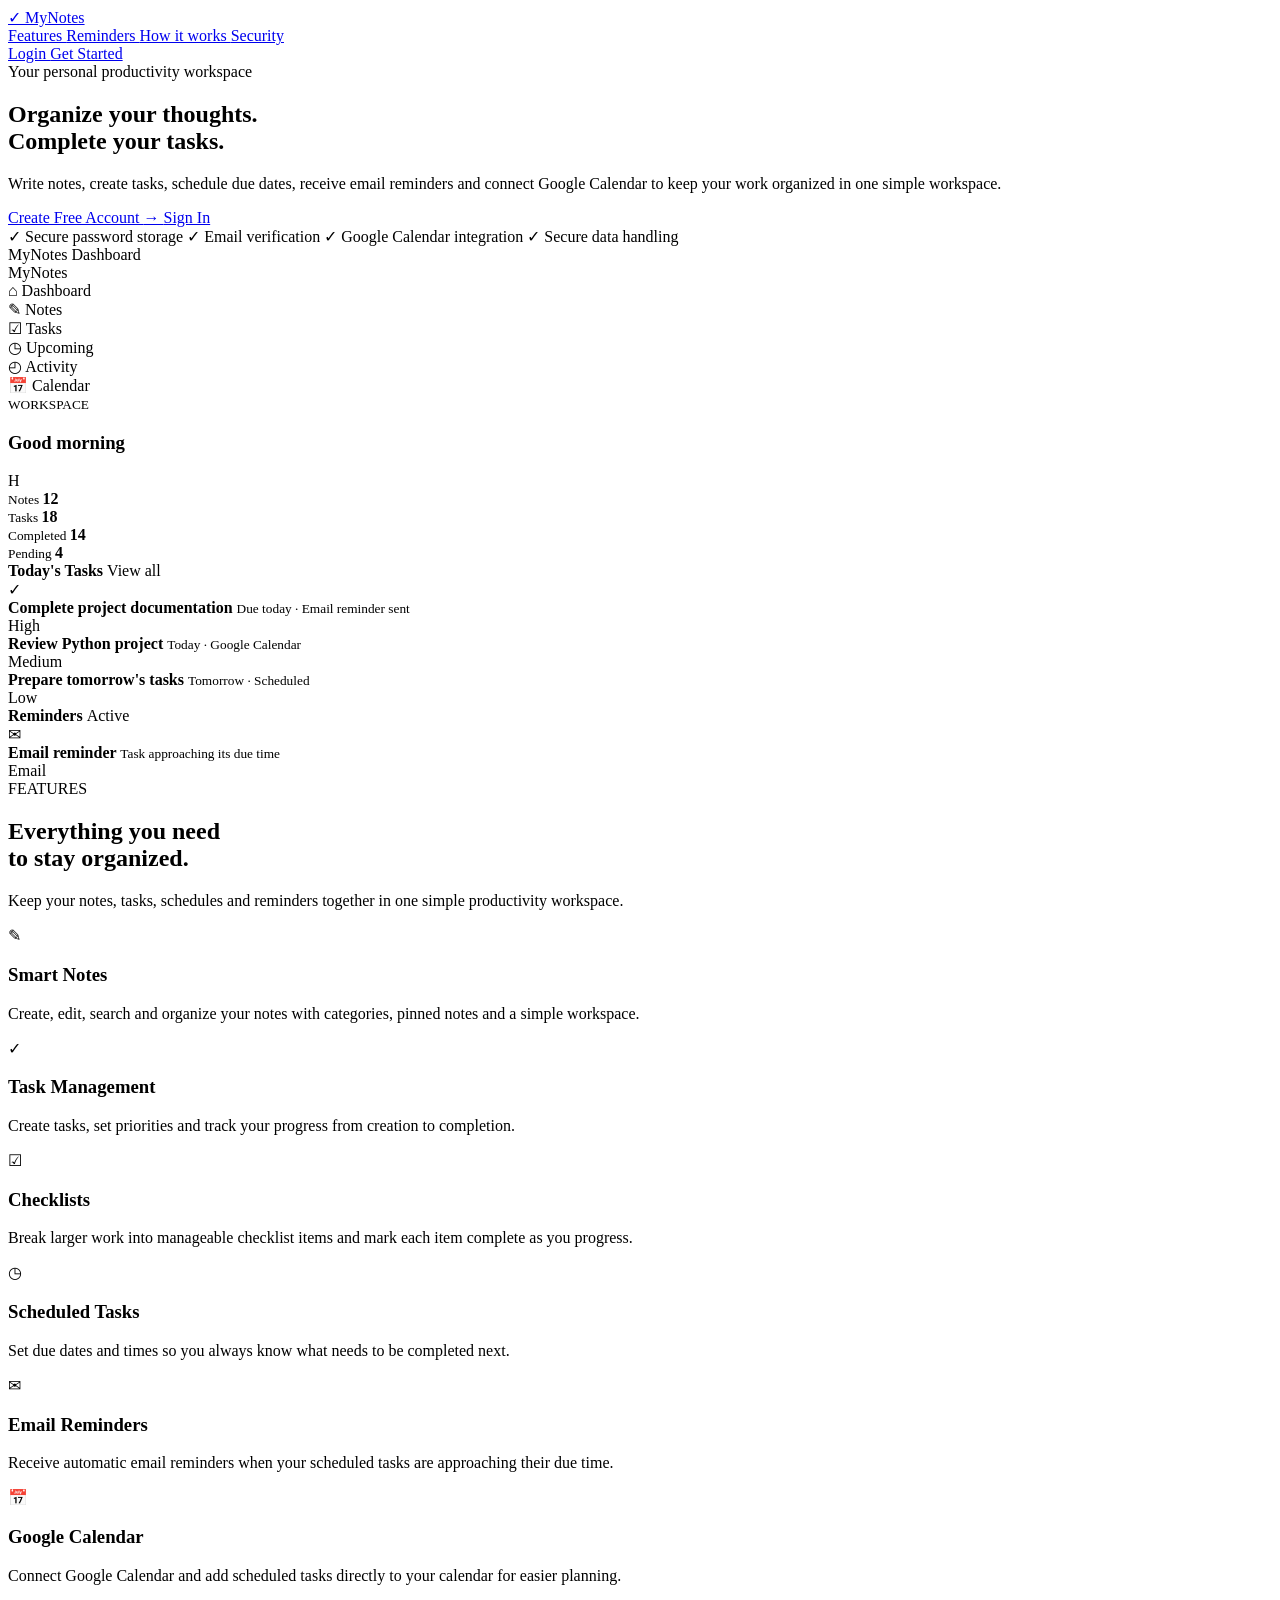
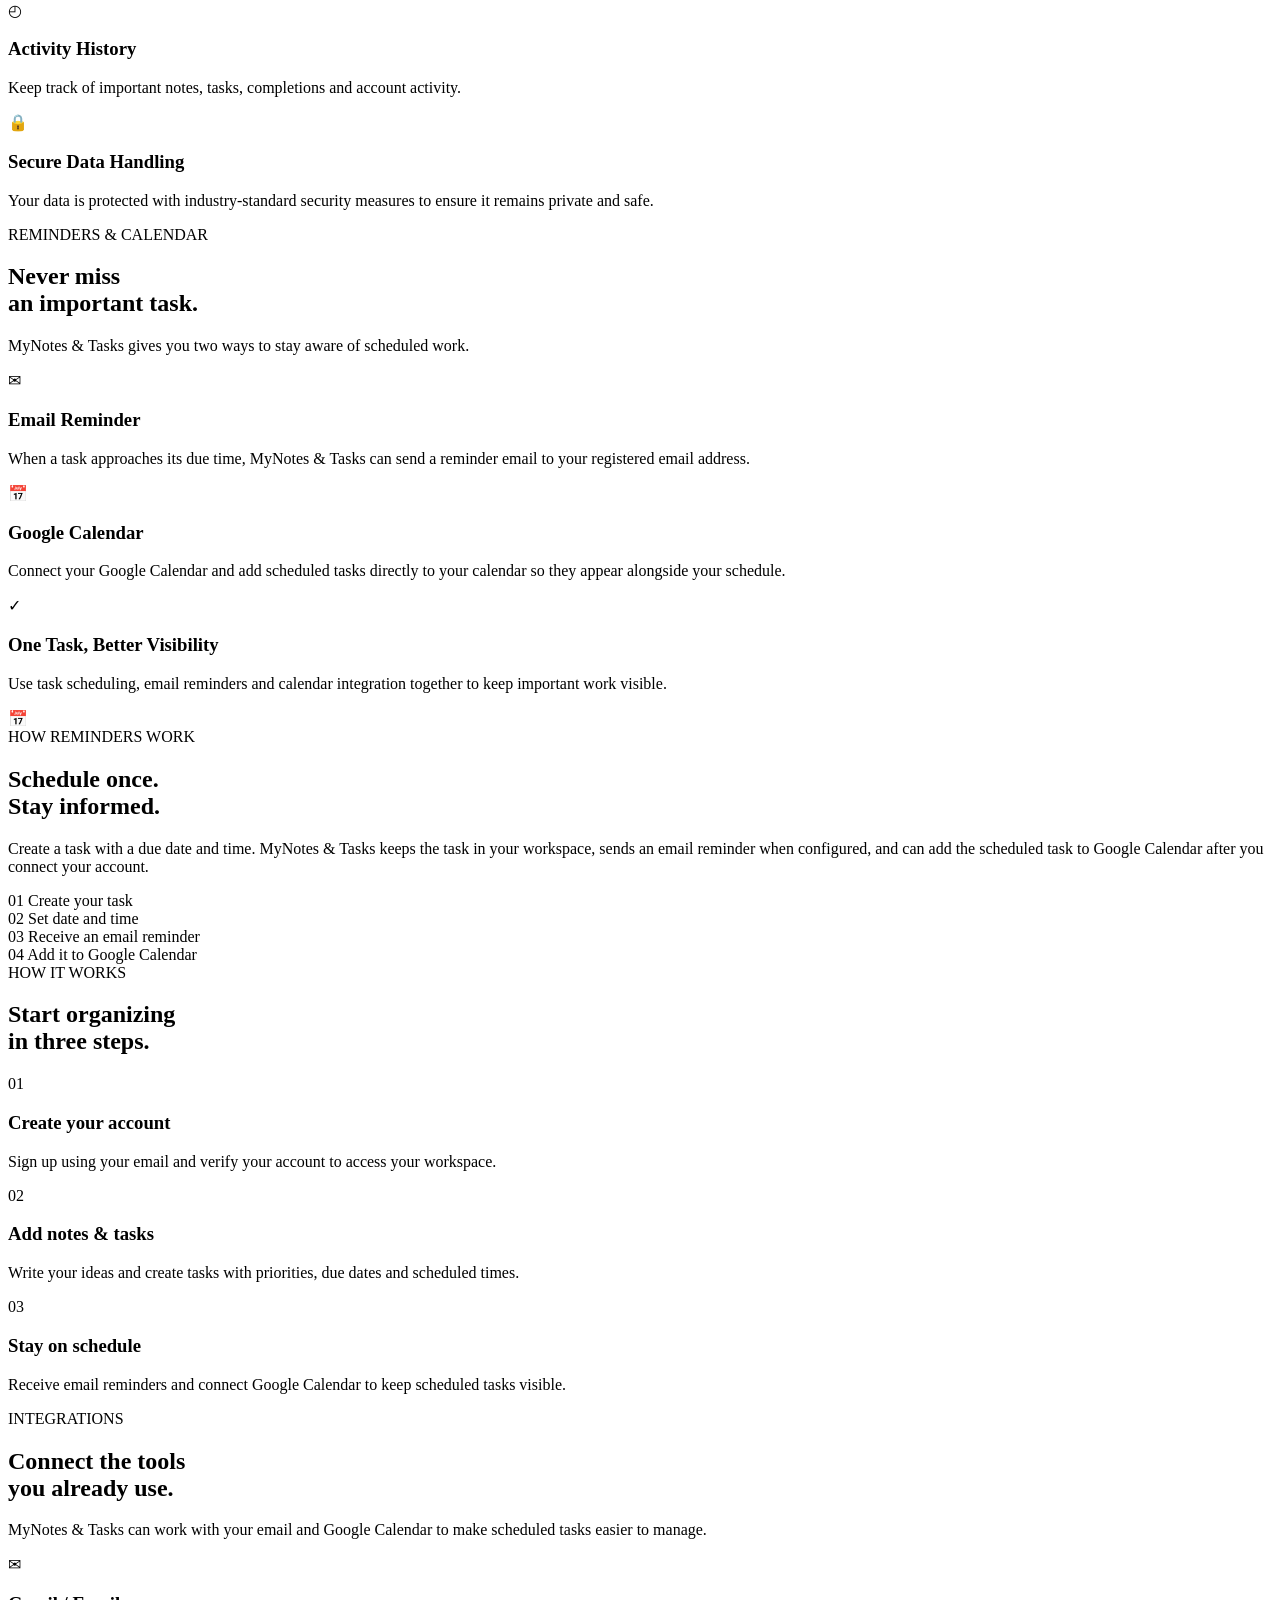
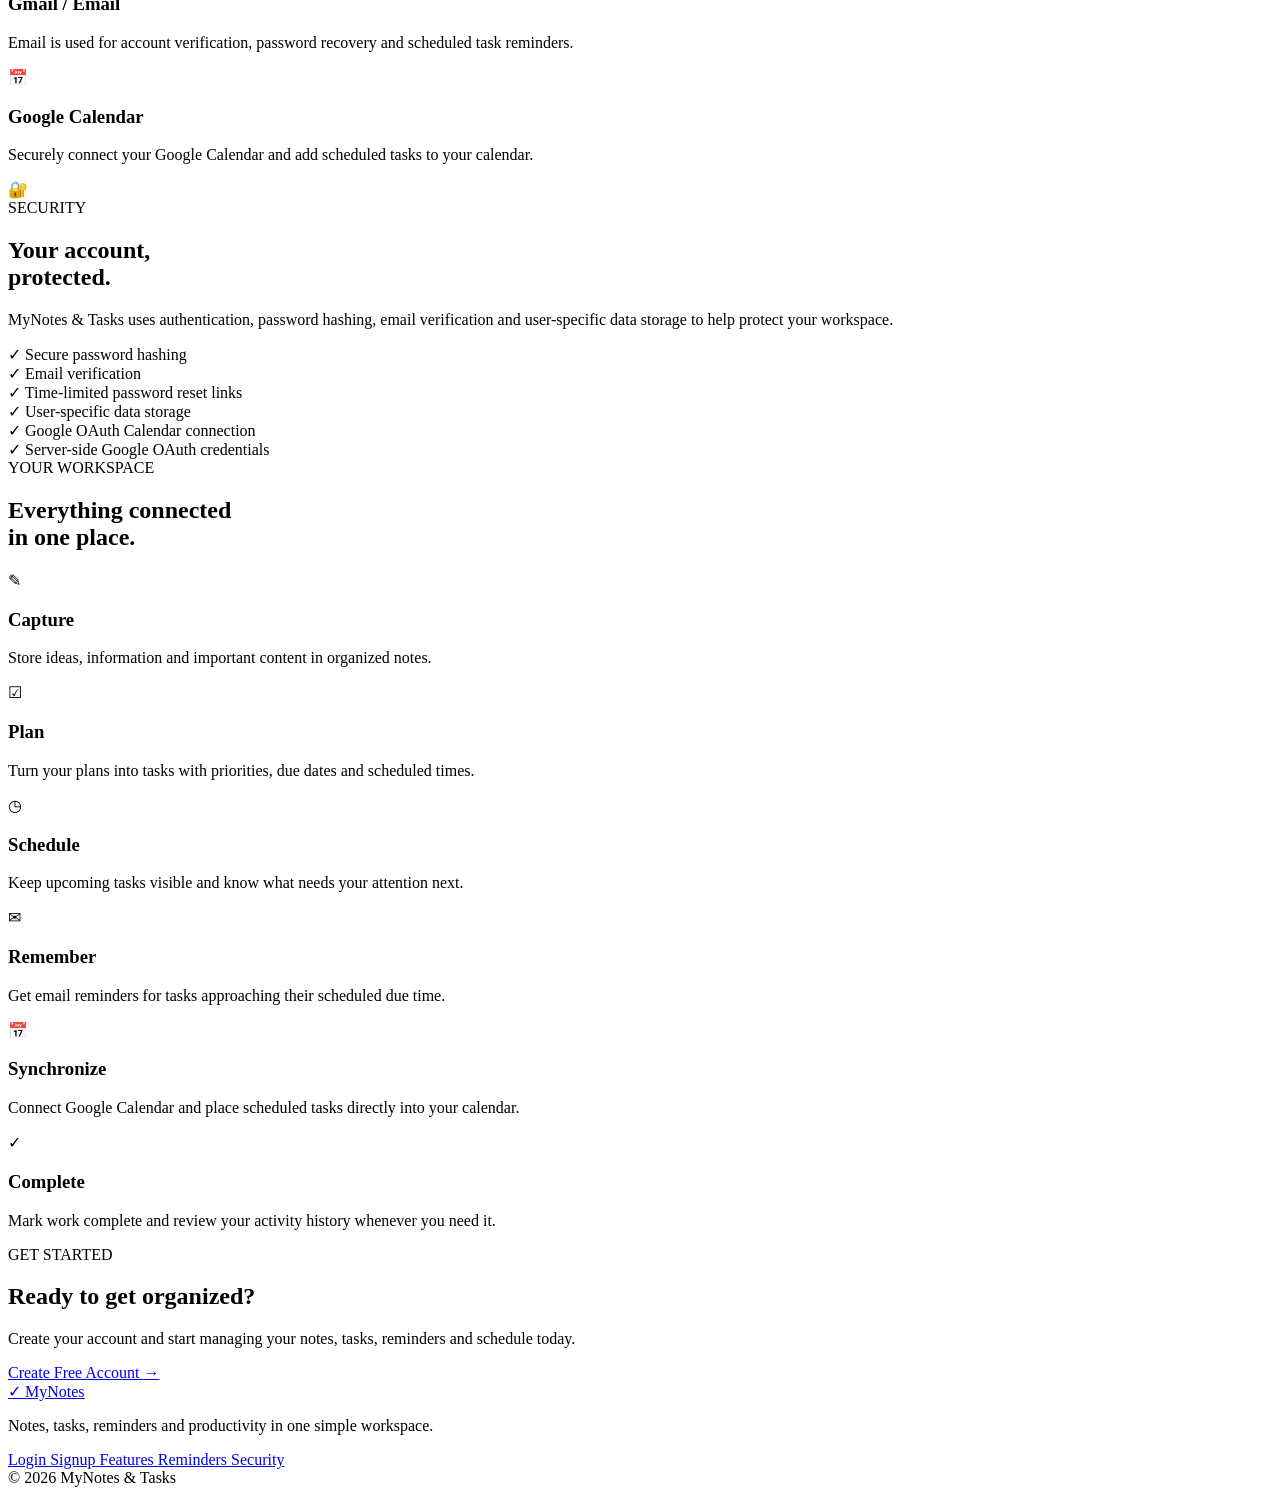
==== commit d991b00f: "Replace MongoDB references with secure data handling" ====
--- a/templates/index.html
+++ b/templates/index.html
@@ -203,7 +203,7 @@
             Google Calendar integration
 
             <span>✓</span>
-            MongoDB powered
+            Secure data handling
 
         </div>
 
@@ -822,33 +822,29 @@
 
         </article>
 
-
-
-        <!-- MONGODB -->
-
+        <!-- SECURE -->
         <article class="feature-card">
 
 
-            <div class="feature-icon blue">
-                ◉
-            </div>
-
-
-            <h3>
-                MongoDB Storage
-            </h3>
-
-
-            <p>
-
-                Store user-specific notes, tasks and workspace
-                information using MongoDB.
+            <div class="feature-icon red">
+                🔒
+            </div>
+
+
+            <h3>
+                Secure Data Handling
+            </h3>
+
+
+            <p>
+
+                Your data is protected with industry-standard
+                security measures to ensure it remains private and safe.
 
             </p>
 
 
         </article>
-
 
     </div>
 
@@ -1304,32 +1300,6 @@
 
         </article>
 
-
-
-        <article class="feature-card">
-
-
-            <div class="feature-icon blue">
-                ◉
-            </div>
-
-
-            <h3>
-                MongoDB
-            </h3>
-
-
-            <p>
-
-                User-specific notes, tasks and application
-                information are stored in MongoDB.
-
-            </p>
-
-
-        </article>
-
-
     </div>
 
 
@@ -1423,7 +1393,7 @@
                     ✓
                 </span>
 
-                User-specific MongoDB data
+                User-specific data storage
 
             </div>
 
